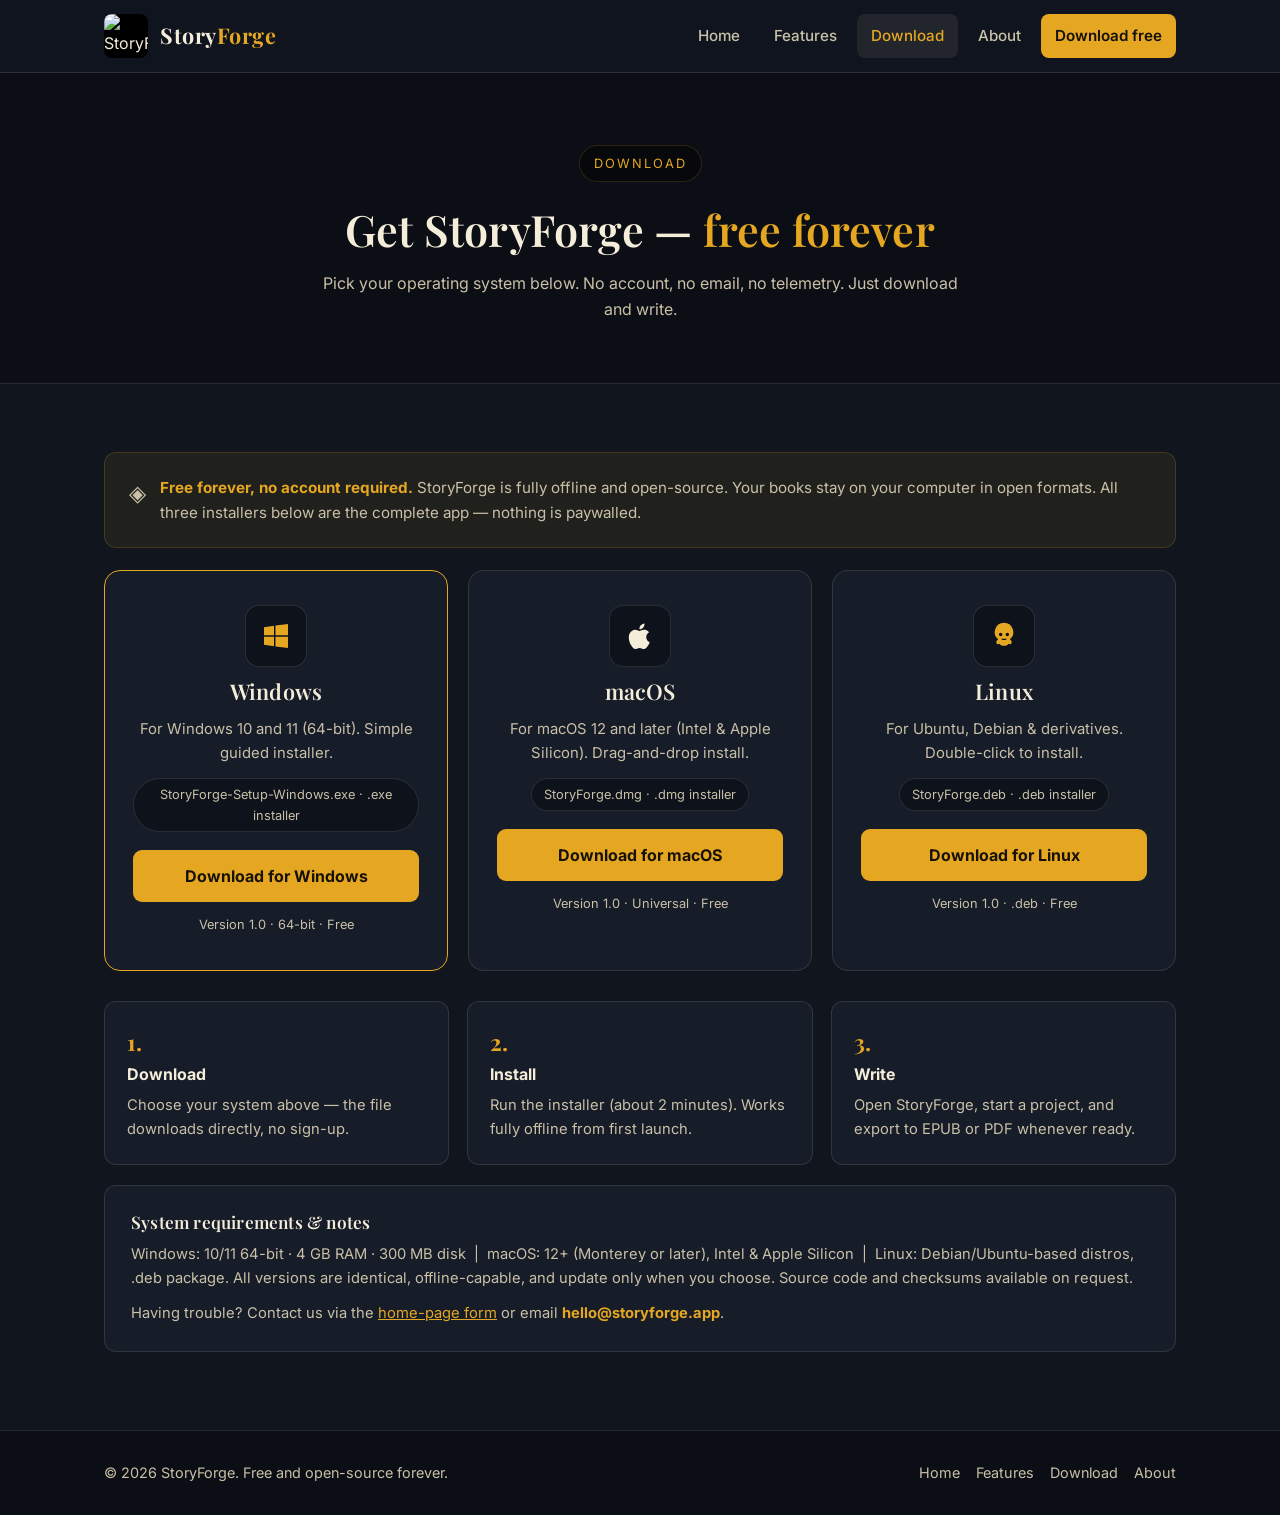
==== download.html @ f8286d77 "Add files via upload" ====
<!DOCTYPE html>
<html lang="en">
<head>
<meta charset="UTF-8">
<meta name="viewport" content="width=device-width, initial-scale=1.0">
<title>Download — StoryForge</title>
<meta name="description" content="Download StoryForge free for Windows, macOS and Linux. Free forever, no account required.">
<link rel="stylesheet" href="styles.css">
<link rel="icon" type="image/png" href="assets/logo.png">
</head>
<body>

<header class="site">
  <div class="nav">
    <a class="brand" href="index.html">
      <img src="assets/logo.png" alt="StoryForge logo">
      <span class="brand-name">Story<span>Forge</span></span>
    </a>
    <button class="hamburger" aria-label="Menu" onclick="document.querySelector('nav.links').classList.toggle('open')">☰</button>
    <nav class="links">
      <a href="index.html">Home</a>
      <a href="features.html">Features</a>
      <a href="download.html" class="active">Download</a>
      <a href="about.html">About</a>
      <a href="download.html" class="nav-cta">Download free</a>
    </nav>
  </div>
</header>

<div class="page-hero">
  <div class="hero-bg" style="background-image:url('https://images.unsplash.com/photo-1512820790803-83ca734da794?q=80&w=2000&auto=format&fit=crop')"></div>
  <div class="hero-inner">
    <span class="eyebrow">Download</span>
    <h1>Get StoryForge — <span style="color:var(--gold)">free forever</span></h1>
    <p>Pick your operating system below. No account, no email, no telemetry. Just download and write.</p>
  </div>
</div>

<section class="block">
  <div class="wrap">

    <div class="notice">
      <span style="font-size:1.4rem">◈</span>
      <div><strong>Free forever, no account required.</strong> StoryForge is fully offline and open-source. Your books stay on your computer in open formats. All three installers below are the complete app — nothing is paywalled.</div>
    </div>

    <div class="os-grid">

      <!-- Windows -->
      <div class="os-card featured">
        <div class="os-logo" aria-hidden="true">
          <svg viewBox="0 0 24 24" fill="#e5a722"><path d="M3 5.5 10.5 4.4v7.1H3zM11.6 4.2 21 3v8.5h-9.4zM3 12.5h7.5v7.1L3 18.5zM11.6 12.5H21V21l-9.4-1.2z"/></svg>
        </div>
        <h3>Windows</h3>
        <p class="desc">For Windows 10 and 11 (64-bit). Simple guided installer.</p>
        <span class="file">StoryForge-Setup-Windows.exe · .exe installer</span>
        <a class="dl-btn" href="downloads/StoryForge-Setup-Windows.exe" download>Download for Windows</a>
        <span style="font-size:.8rem;color:var(--cream-dim)">Version 1.0 · 64-bit · Free</span>
      </div>

      <!-- macOS -->
      <div class="os-card">
        <div class="os-logo" aria-hidden="true">
          <svg viewBox="0 0 24 24" fill="#f4edda"><path d="M16.7 12.9c0-2.4 2-3.6 2.1-3.7-1.1-1.7-2.9-1.9-3.5-1.9-1.5-.2-2.9.9-3.7.9-.8 0-1.9-.9-3.2-.9-1.6 0-3.1 1-4 2.4-1.7 2.9-.4 7.3 1.2 9.7.8 1.2 1.8 2.5 3 2.4 1.2 0 1.7-.8 3.1-.8s1.9.8 3.2.8c1.3 0 2.2-1.2 3-2.4.9-1.4 1.3-2.7 1.3-2.8-.1 0-2.6-1-2.5-3.8zM14.4 5.6c.7-.8 1.1-1.9 1-3-1 0-2.1.6-2.8 1.4-.6.7-1.2 1.9-1 3 1.1.1 2.1-.6 2.8-1.4z"/></svg>
        </div>
        <h3>macOS</h3>
        <p class="desc">For macOS 12 and later (Intel &amp; Apple Silicon). Drag-and-drop install.</p>
        <span class="file">StoryForge.dmg · .dmg installer</span>
        <a class="dl-btn" href="downloads/StoryForge.dmg" download>Download for macOS</a>
        <span style="font-size:.8rem;color:var(--cream-dim)">Version 1.0 · Universal · Free</span>
      </div>

      <!-- Linux -->
      <div class="os-card">
        <div class="os-logo" aria-hidden="true">
          <svg viewBox="0 0 24 24" fill="#e5a722"><path d="M12 2a7 7 0 0 0-4.4 12.4c-.4.3-.9.8-1.1 1.4-.2.5-.6 1.7.3 2.2.6.4 1.4.1 1.9-.2.5 1 1.6 1.6 3.3 1.6s2.8-.6 3.3-1.6c.5.3 1.3.6 1.9.2.9-.5.5-1.7.3-2.2-.2-.6-.7-1.1-1.1-1.4A7 7 0 0 0 12 2zm-2.5 7.5a1.3 1.3 0 1 1 0 2.6 1.3 1.3 0 0 1 0-2.6zm5 0a1.3 1.3 0 1 1 0 2.6 1.3 1.3 0 0 1 0-2.6zM12 15c-.9 0-1.9-.5-2.3-1h4.6c-.4.5-1.4 1-2.3 1z"/></svg>
        </div>
        <h3>Linux</h3>
        <p class="desc">For Ubuntu, Debian &amp; derivatives. Double-click to install.</p>
        <span class="file">StoryForge.deb · .deb installer</span>
        <a class="dl-btn" href="downloads/StoryForge.deb" download>Download for Linux</a>
        <span style="font-size:.8rem;color:var(--cream-dim)">Version 1.0 · .deb · Free</span>
      </div>

    </div>

    <div class="steps">
      <div class="step"><div class="n">1.</div><strong>Download</strong><p>Choose your system above — the file downloads directly, no sign-up.</p></div>
      <div class="step"><div class="n">2.</div><strong>Install</strong><p>Run the installer (about 2 minutes). Works fully offline from first launch.</p></div>
      <div class="step"><div class="n">3.</div><strong>Write</strong><p>Open StoryForge, start a project, and export to EPUB or PDF whenever ready.</p></div>
    </div>

    <div class="sysreq" style="margin-top:20px">
      <h3>System requirements &amp; notes</h3>
      <p>Windows: 10/11 64-bit · 4 GB RAM · 300 MB disk &nbsp;|&nbsp; macOS: 12+ (Monterey or later), Intel &amp; Apple Silicon &nbsp;|&nbsp; Linux: Debian/Ubuntu-based distros, .deb package. All versions are identical, offline-capable, and update only when you choose. Source code and checksums available on request.</p>
      <p style="margin-top:10px">Having trouble? Contact us via the <a href="index.html#contact" style="color:var(--gold)">home-page form</a> or email <strong style="color:var(--gold)">hello@storyforge.app</strong>.</p>
    </div>

  </div>
</section>

<footer>
  <div class="wrap foot">
    <span>© 2026 StoryForge. Free and open-source forever.</span>
    <nav>
      <a href="index.html">Home</a>
      <a href="features.html">Features</a>
      <a href="download.html">Download</a>
      <a href="about.html">About</a>
    </nav>
  </div>
</footer>

<script>window.__CF$cv$params={r:'a5d49d267de452f2',t:'MTc5NTE0NzkyMA==',u:'01a1f72776cb752fbc59c8b2e04a8382',ut:'P_lJUNUQDsUUrc7SQ0KaZrFxo6PWZs3qPiKpSw3fIiM-1795147921-1.2.1.1-znOOUaYbs9Hwahfh4XVxFbZpnD3kZwGTtmegjfXtFOmBB84MEDqvJFXC7pBxRNE5N8gGfCGWk9Qajl_9o7QxjaiYxsVMUOlmHkGoVjlkErg',i:60};(function(){if(!document.body)return;var l=window.location,o;try{o=new URL(l.origin).origin}catch(e){try{o=new URL(new URL(l.href).origin).origin}catch(e){o=''}}var u='/cdn-cgi/challenge-platform/scripts/precursor/main.js?ray=a5d49d267de452f2',s=document.createElement('script');s.src=o?new URL(u,o).href:u;document.head.appendChild(s);})();</script></body>
</html>
---- styles.css ----
@import url('https://fonts.googleapis.com/css2?family=Playfair+Display:wght@500;600;700&family=Inter:wght@400;500;600&display=swap');

:root{
  --bg:#10151e;
  --bg2:#161c28;
  --bg3:#1e2635;
  --cream:#f4edda;
  --cream-dim:#c9c0a8;
  --gold:#e5a722;
  --gold-hover:#f3bd3a;
  --line:rgba(229,167,34,.18);
  --line2:rgba(244,237,218,.12);
  --radius:12px;
  --max:1120px;
}
*{box-sizing:border-box;margin:0;padding:0}
html{scroll-behavior:auto}
body{
  background:var(--bg);
  color:var(--cream);
  font-family:'Inter',system-ui,-apple-system,Segoe UI,Roboto,sans-serif;
  line-height:1.65;
  font-size:16px;
}
h1,h2,h3,.serif{font-family:'Playfair Display',Georgia,'Times New Roman',serif;font-weight:600;line-height:1.2;letter-spacing:.2px}
a{color:inherit}
img{max-width:100%;display:block}
.wrap{max-width:var(--max);margin:0 auto;padding:0 24px}

/* Header */
header.site{position:sticky;top:0;z-index:50;background:rgba(16,21,30,.97);border-bottom:1px solid var(--line2)}
.nav{display:flex;align-items:center;justify-content:space-between;gap:16px;padding:14px 24px;max-width:var(--max);margin:0 auto}
.brand{display:flex;align-items:center;gap:12px;text-decoration:none}
.brand img{width:44px;height:44px;object-fit:contain;border-radius:8px;background:#000}
.brand-name{font-family:'Playfair Display',serif;font-size:1.35rem;font-weight:700;letter-spacing:.5px}
.brand-name span{color:var(--gold)}
nav.links{display:flex;gap:6px;align-items:center}
nav.links a{text-decoration:none;color:var(--cream-dim);padding:9px 14px;border-radius:8px;font-weight:500;font-size:.95rem}
nav.links a:hover,nav.links a.active{color:var(--cream);background:rgba(244,237,218,.08)}
nav.links a.active{color:var(--gold)}
.nav-cta{text-decoration:none;background:var(--gold);color:#14100a !important;font-weight:600 !important}
.nav-cta:hover{background:var(--gold-hover) !important;color:#000 !important}
.hamburger{display:none;background:none;border:1px solid var(--line2);color:var(--cream);border-radius:8px;padding:8px 12px;font-size:1.1rem;cursor:pointer}

/* Hero */
.hero{position:relative;border-bottom:1px solid var(--line2);background:#0b0e14}
.hero-bg{position:absolute;inset:0;background-size:cover;background-position:center;opacity:.38}
.hero::after{content:"";position:absolute;inset:0;background:linear-gradient(180deg,rgba(16,21,30,.55),rgba(16,21,30,.92))}
.hero-inner{position:relative;z-index:1;text-align:center;padding:96px 24px 84px;max-width:860px;margin:0 auto}
.eyebrow{display:inline-block;font-size:.8rem;letter-spacing:2px;text-transform:uppercase;color:var(--gold);border:1px solid var(--line);padding:7px 14px;border-radius:100px;margin-bottom:22px;background:rgba(0,0,0,.4)}
.hero h1{font-size:clamp(2.1rem,5vw,3.4rem);margin-bottom:18px}
.hero h1 em{color:var(--gold);font-style:normal}
.hero p.sub{color:var(--cream-dim);font-size:clamp(1rem,2vw,1.18rem);max-width:680px;margin:0 auto 32px}
.btnrow{display:flex;gap:14px;justify-content:center;flex-wrap:wrap}
.btn{display:inline-block;text-decoration:none;font-weight:600;padding:14px 28px;border-radius:10px;font-size:1rem;border:1px solid transparent;cursor:pointer}
.btn-gold{background:var(--gold);color:#171106}
.btn-gold:hover{background:var(--gold-hover)}
.btn-ghost{border-color:rgba(244,237,218,.3);color:var(--cream);background:rgba(0,0,0,.35)}
.btn-ghost:hover{border-color:var(--gold);color:var(--gold)}
.hero-meta{margin-top:22px;color:var(--cream-dim);font-size:.88rem}

/* Sections */
section.block{padding:68px 0}
.sec-title{text-align:center;max-width:720px;margin:0 auto 40px}
.sec-title h2{font-size:clamp(1.6rem,3.4vw,2.2rem);margin-bottom:12px}
.sec-title h2 span{color:var(--gold)}
.sec-title p{color:var(--cream-dim)}
.gold-rule{width:56px;height:3px;background:var(--gold);margin:0 auto 18px;border-radius:2px}

/* Cards */
.grid4{display:grid;grid-template-columns:repeat(4,1fr);gap:18px}
.grid3{display:grid;grid-template-columns:repeat(3,1fr);gap:18px}
.grid2{display:grid;grid-template-columns:repeat(2,1fr);gap:22px}
.card{background:var(--bg2);border:1px solid var(--line2);border-radius:var(--radius);padding:28px 24px}
.card:hover{border-color:var(--line)}
.card .icon{width:46px;height:46px;border-radius:10px;background:rgba(229,167,34,.12);border:1px solid var(--line);display:flex;align-items:center;justify-content:center;font-size:1.35rem;margin-bottom:16px}
.card h3{font-size:1.15rem;margin-bottom:10px}
.card p{color:var(--cream-dim);font-size:.95rem}
.card a.learn{color:var(--gold);font-size:.9rem;font-weight:600;text-decoration:none}
.card a.learn:hover{text-decoration:underline}

/* Story / split */
.split{background:var(--bg2);border-top:1px solid var(--line2);border-bottom:1px solid var(--line2)}
.split-grid{display:grid;grid-template-columns:1fr 1fr;gap:44px;align-items:center}
.split img.round{border-radius:var(--radius);border:1px solid var(--line2);width:100%;height:340px;object-fit:cover}
.split h2{font-size:clamp(1.6rem,3vw,2.1rem);margin-bottom:16px}
.split p{color:var(--cream-dim);margin-bottom:14px}
.checklist{list-style:none;margin-top:18px;display:grid;gap:10px}
.checklist li{color:var(--cream-dim);font-size:.95rem}
.checklist li::before{content:"— ";color:var(--gold);font-weight:700}

/* Testimonials */
.quote{background:var(--bg2);border:1px solid var(--line2);border-radius:var(--radius);padding:28px 24px;display:flex;flex-direction:column;gap:14px}
.quote p.text{font-family:'Playfair Display',serif;font-size:1.05rem;line-height:1.6;font-style:italic}
.quote .who{border-top:1px solid var(--line2);padding-top:14px}
.quote .who strong{display:block;color:var(--gold);font-size:.95rem}
.quote .who span{color:var(--cream-dim);font-size:.85rem}
.stars{color:var(--gold);letter-spacing:2px;font-size:.9rem}

/* CTA banner */
.cta-banner{background:linear-gradient(180deg,rgba(0,0,0,.55),rgba(0,0,0,.65)),url('https://images.unsplash.com/photo-1457369804613-52c61a468e7d?q=80&w=2000&auto=format&fit=crop') center/cover;border:1px solid var(--line);border-radius:16px;text-align:center;padding:64px 28px}
.cta-banner h2{font-size:clamp(1.7rem,3.6vw,2.4rem);margin-bottom:12px}
.cta-banner p{color:var(--cream-dim);margin-bottom:26px}
.cta-banner .fine{margin-top:16px;font-size:.85rem;color:var(--cream-dim)}

/* Contact + footer */
.contact-grid{display:grid;grid-template-columns:1fr 1fr;gap:40px;align-items:start}
form.contact{background:var(--bg2);border:1px solid var(--line2);border-radius:var(--radius);padding:28px;display:grid;gap:14px}
label{font-size:.88rem;font-weight:600;color:var(--cream-dim)}
input,textarea{width:100%;background:#0d121b;border:1px solid var(--line2);color:var(--cream);border-radius:8px;padding:12px 14px;font-size:.95rem;font-family:inherit}
input:focus,textarea:focus{outline:none;border-color:var(--gold)}
textarea{min-height:130px;resize:vertical}
button.submit{background:var(--gold);border:none;color:#171106;font-weight:700;padding:13px;border-radius:9px;font-size:1rem;cursor:pointer}
button.submit:hover{background:var(--gold-hover)}
.contact-info h2{margin-bottom:12px;font-size:1.9rem}
.contact-info p{color:var(--cream-dim);margin-bottom:12px}
footer{border-top:1px solid var(--line2);background:#0b0e14;padding:30px 0;margin-top:10px}
.foot{display:flex;justify-content:space-between;gap:16px;align-items:center;flex-wrap:wrap;color:var(--cream-dim);font-size:.9rem}
.foot nav{display:flex;gap:16px}
.foot nav a{color:var(--cream-dim);text-decoration:none}
.foot nav a:hover{color:var(--gold)}

/* Feature detail */
.feature-row{display:grid;grid-template-columns:1fr 1fr;gap:36px;align-items:center;background:var(--bg2);border:1px solid var(--line2);border-radius:16px;padding:34px;margin-bottom:22px}
.feature-row:nth-child(even) .f-img{order:2}
.feature-row img{width:100%;height:280px;object-fit:cover;border-radius:10px;border:1px solid var(--line2)}
.feature-row h3{font-size:1.5rem;margin-bottom:6px}
.feature-row .tag{color:var(--gold);font-size:.78rem;letter-spacing:2px;text-transform:uppercase;font-weight:600;font-family:'Inter',sans-serif}
.feature-row p{color:var(--cream-dim);margin:12px 0}
.feature-row ul{margin:12px 0 0 18px;color:var(--cream-dim);font-size:.95rem}
.feature-row li{margin-bottom:6px}

/* Download */
.os-grid{display:grid;grid-template-columns:repeat(3,1fr);gap:20px;margin-bottom:30px}
.os-card{background:var(--bg2);border:1px solid var(--line2);border-radius:16px;padding:34px 28px;text-align:center;display:flex;flex-direction:column;gap:12px;align-items:center}
.os-card.featured{border-color:var(--gold)}
.os-logo{width:62px;height:62px;border-radius:14px;background:#0d121b;border:1px solid var(--line2);display:flex;align-items:center;justify-content:center}
.os-logo svg{width:32px;height:32px}
.os-card h3{font-size:1.35rem}
.os-card p.desc{color:var(--cream-dim);font-size:.93rem;min-height:48px}
.os-card .file{font-size:.8rem;color:var(--cream-dim);background:#0d121b;border:1px solid var(--line2);border-radius:100px;padding:5px 12px}
.dl-btn{display:inline-block;width:100%;text-decoration:none;background:var(--gold);color:#171106;font-weight:700;padding:13px;border-radius:9px;margin-top:6px}
.dl-btn:hover{background:var(--gold-hover)}
.dl-ghost{display:inline-block;width:100%;text-decoration:none;border:1px solid rgba(244,237,218,.25);color:var(--cream);padding:11px;border-radius:9px;font-size:.9rem}
.notice{background:rgba(229,167,34,.08);border:1px solid var(--line);border-radius:12px;padding:22px 24px;display:flex;gap:14px;align-items:flex-start;color:var(--cream-dim);font-size:.95rem;margin-bottom:22px}
.notice strong{color:var(--gold)}
.steps{display:grid;grid-template-columns:repeat(3,1fr);gap:18px;margin-top:8px}
.step{background:var(--bg2);border:1px solid var(--line2);border-radius:12px;padding:22px}
.step .n{color:var(--gold);font-family:'Playfair Display',serif;font-size:1.4rem;font-weight:700}
.step p{color:var(--cream-dim);font-size:.92rem;margin-top:6px}
.sysreq{background:var(--bg2);border:1px solid var(--line2);border-radius:12px;padding:26px;color:var(--cream-dim);font-size:.92rem}
.sysreq h3{color:var(--cream);margin-bottom:10px}

.page-hero{position:relative;background:#0b0e14;border-bottom:1px solid var(--line2)}
.page-hero .hero-bg{opacity:.28}
.page-hero .hero-inner{padding:72px 24px 60px}
.page-hero h1{font-size:clamp(1.9rem,4vw,2.7rem)}
.page-hero p{color:var(--cream-dim);max-width:640px;margin:14px auto 0}

@media(max-width:900px){
  .grid4,.grid3,.os-grid,.steps{grid-template-columns:1fr 1fr}
  .grid2,.split-grid,.contact-grid,.feature-row{grid-template-columns:1fr}
  .feature-row:nth-child(even) .f-img{order:0}
  .split img.round{height:240px}
}
@media(max-width:640px){
  .grid4,.grid3,.os-grid,.steps{grid-template-columns:1fr}
  nav.links{display:none;position:absolute;top:72px;left:0;right:0;background:#0b0e14;flex-direction:column;align-items:stretch;padding:12px;border-bottom:1px solid var(--line2)}
  nav.links.open{display:flex}
  nav.links a{padding:12px 20px}
  .hamburger{display:block}
  section.block{padding:48px 0}
  .hero-inner{padding:64px 20px 56px}
}
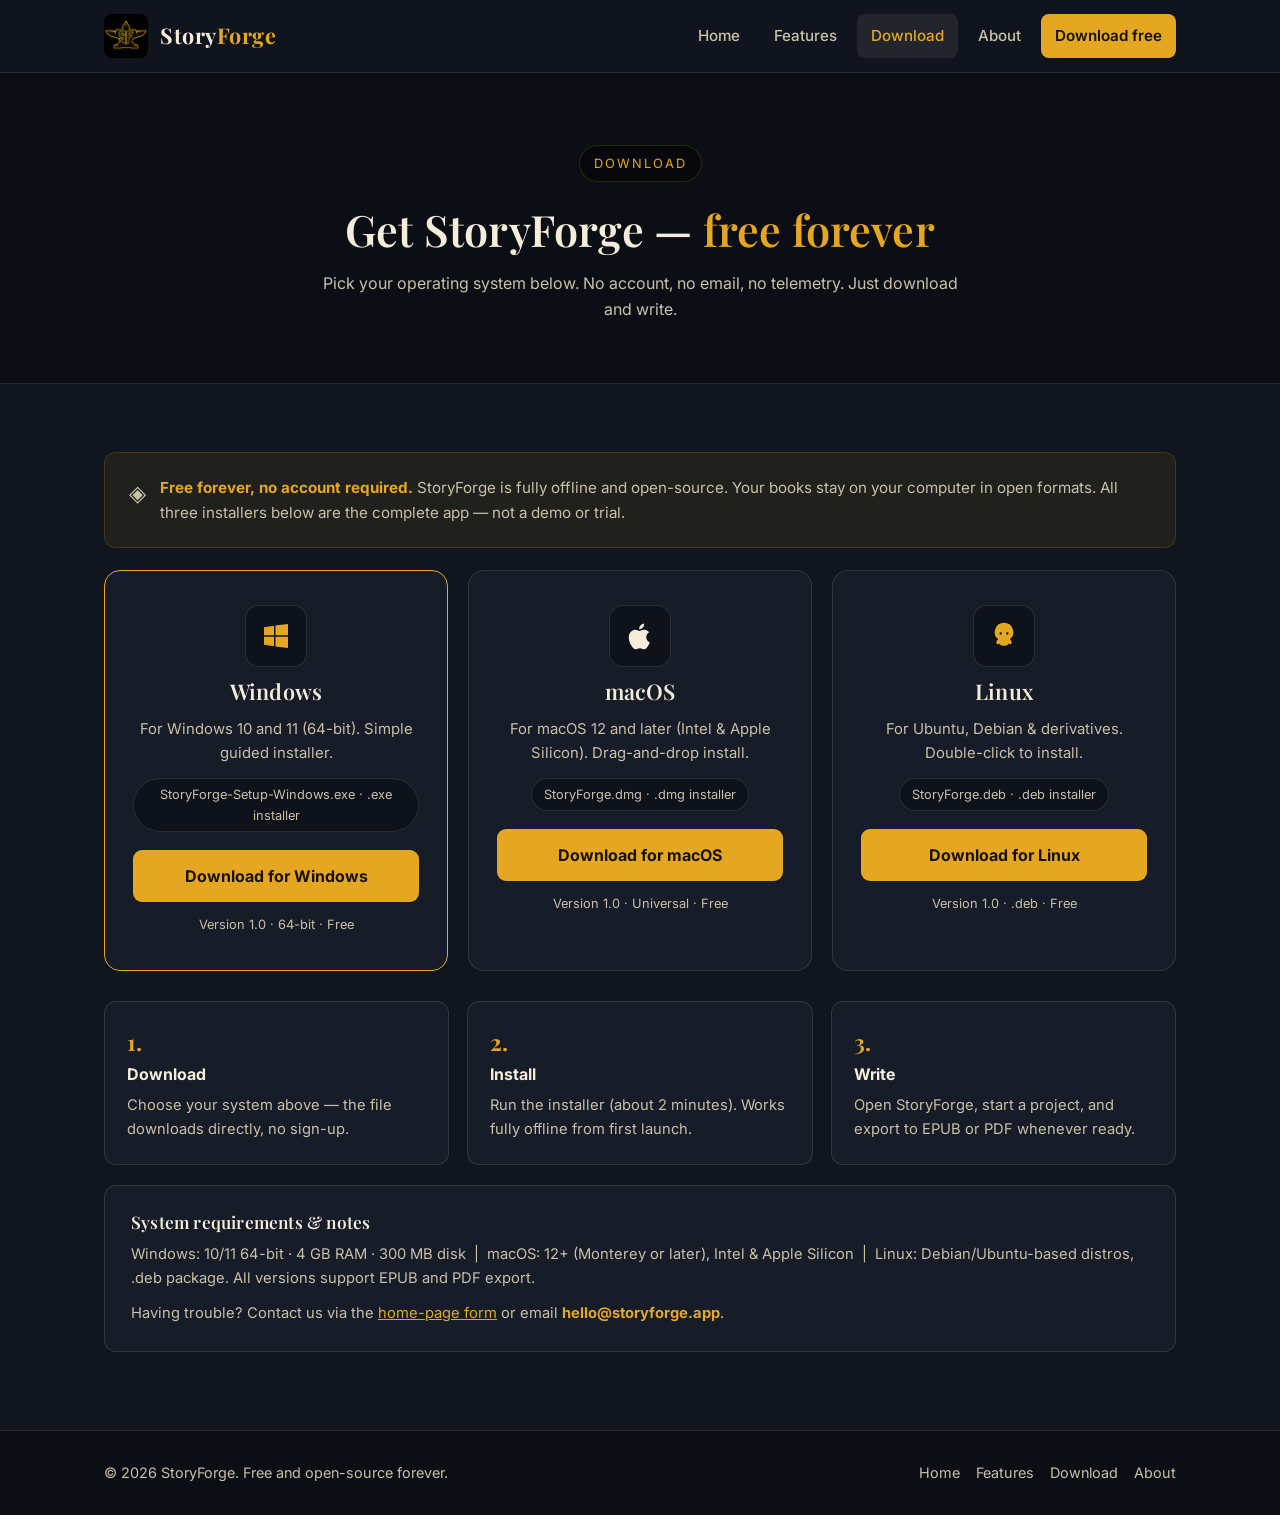
==== commit 12acd726: "Update download links and system requirements in HTML" ====
--- a/download.html
+++ b/download.html
@@ -41,7 +41,7 @@
 
     <div class="notice">
       <span style="font-size:1.4rem">◈</span>
-      <div><strong>Free forever, no account required.</strong> StoryForge is fully offline and open-source. Your books stay on your computer in open formats. All three installers below are the complete app — nothing is paywalled.</div>
+      <div><strong>Free forever, no account required.</strong> StoryForge is fully offline and open-source. Your books stay on your computer in open formats. All three installers below are the complete app — not a demo or trial.</div>
     </div>
 
     <div class="os-grid">
@@ -54,31 +54,31 @@
         <h3>Windows</h3>
         <p class="desc">For Windows 10 and 11 (64-bit). Simple guided installer.</p>
         <span class="file">StoryForge-Setup-Windows.exe · .exe installer</span>
-        <a class="dl-btn" href="downloads/StoryForge-Setup-Windows.exe" download>Download for Windows</a>
+        <a class="dl-btn" href="https://github.com/sut0005-cpu/storyforgeapp/releases/download/installer/StoryForge-Setup-Windows.exe" download>Download for Windows</a>
         <span style="font-size:.8rem;color:var(--cream-dim)">Version 1.0 · 64-bit · Free</span>
       </div>
 
       <!-- macOS -->
       <div class="os-card">
         <div class="os-logo" aria-hidden="true">
-          <svg viewBox="0 0 24 24" fill="#f4edda"><path d="M16.7 12.9c0-2.4 2-3.6 2.1-3.7-1.1-1.7-2.9-1.9-3.5-1.9-1.5-.2-2.9.9-3.7.9-.8 0-1.9-.9-3.2-.9-1.6 0-3.1 1-4 2.4-1.7 2.9-.4 7.3 1.2 9.7.8 1.2 1.8 2.5 3 2.4 1.2 0 1.7-.8 3.1-.8s1.9.8 3.2.8c1.3 0 2.2-1.2 3-2.4.9-1.4 1.3-2.7 1.3-2.8-.1 0-2.6-1-2.5-3.8zM14.4 5.6c.7-.8 1.1-1.9 1-3-1 0-2.1.6-2.8 1.4-.6.7-1.2 1.9-1 3 1.1.1 2.1-.6 2.8-1.4z"/></svg>
+          <svg viewBox="0 0 24 24" fill="#f4edda"><path d="M16.7 12.9c0-2.4 2-3.6 2.1-3.7-1.1-1.7-2.9-1.9-3.5-1.9-1.5-.2-2.9.9-3.7.9-.8 0-1.9-.9-3.2-.9-1.6 0-3.1 1-4 2.4-1.7 2.9-.4 7.3 1.2 9.7.8 1.2 1.8 2.6 3.1 2.6 1.2 0 1.7-.8 3.2-.8 1.5 0 1.9.8 3.2.8 1.3 0 2.1-1.2 2.9-2.5.9-1.3 1.3-2.6 1.3-2.7-.1 0-2.6-1-2.6-4zm-2.6-7.2c.7-.8 1.1-1.9 1-3-.9.1-2 .6-2.7 1.4-.7.7-1.2 1.8-1 2.9 1 .1 2-.5 2.7-1.3z"/></svg>
         </div>
         <h3>macOS</h3>
         <p class="desc">For macOS 12 and later (Intel &amp; Apple Silicon). Drag-and-drop install.</p>
         <span class="file">StoryForge.dmg · .dmg installer</span>
-        <a class="dl-btn" href="downloads/StoryForge.dmg" download>Download for macOS</a>
+        <a class="dl-btn" href="https://github.com/sut0005-cpu/storyforgeapp/releases/download/installer/StoryForge.dmg" download>Download for macOS</a>
         <span style="font-size:.8rem;color:var(--cream-dim)">Version 1.0 · Universal · Free</span>
       </div>
 
       <!-- Linux -->
       <div class="os-card">
         <div class="os-logo" aria-hidden="true">
-          <svg viewBox="0 0 24 24" fill="#e5a722"><path d="M12 2a7 7 0 0 0-4.4 12.4c-.4.3-.9.8-1.1 1.4-.2.5-.6 1.7.3 2.2.6.4 1.4.1 1.9-.2.5 1 1.6 1.6 3.3 1.6s2.8-.6 3.3-1.6c.5.3 1.3.6 1.9.2.9-.5.5-1.7.3-2.2-.2-.6-.7-1.1-1.1-1.4A7 7 0 0 0 12 2zm-2.5 7.5a1.3 1.3 0 1 1 0 2.6 1.3 1.3 0 0 1 0-2.6zm5 0a1.3 1.3 0 1 1 0 2.6 1.3 1.3 0 0 1 0-2.6zM12 15c-.9 0-1.9-.5-2.3-1h4.6c-.4.5-1.4 1-2.3 1z"/></svg>
+          <svg viewBox="0 0 24 24" fill="#e5a722"><path d="M12 2a7 7 0 0 0-4.4 12.4c-.4.3-.9.8-1.1 1.4-.2.5-.6 1.7.3 2.2.6.4 1.4.1 1.9-.2.5 1 1.6 1.6 3.3 1.6s2.8-.6 3.3-1.6c.5.3 1.3.6 1.9.2.9-.5.5-1.7.3-2.2-.2-.6-.7-1.1-1.1-1.4A7 7 0 0 0 12 2zm-2.5 7.2c.5 0 .9.4.9.9s-.4.9-.9.9-.9-.4-.9-.9.4-.9.9-.9zm5 0c.5 0 .9.4.9.9s-.4.9-.9.9-.9-.4-.9-.9.4-.9.9-.9z"/></svg>
         </div>
         <h3>Linux</h3>
         <p class="desc">For Ubuntu, Debian &amp; derivatives. Double-click to install.</p>
         <span class="file">StoryForge.deb · .deb installer</span>
-        <a class="dl-btn" href="downloads/StoryForge.deb" download>Download for Linux</a>
+        <a class="dl-btn" href="https://github.com/sut0005-cpu/storyforgeapp/releases/download/installer/StoryForge.deb" download>Download for Linux</a>
         <span style="font-size:.8rem;color:var(--cream-dim)">Version 1.0 · .deb · Free</span>
       </div>
 
@@ -92,7 +92,7 @@
 
     <div class="sysreq" style="margin-top:20px">
       <h3>System requirements &amp; notes</h3>
-      <p>Windows: 10/11 64-bit · 4 GB RAM · 300 MB disk &nbsp;|&nbsp; macOS: 12+ (Monterey or later), Intel &amp; Apple Silicon &nbsp;|&nbsp; Linux: Debian/Ubuntu-based distros, .deb package. All versions are identical, offline-capable, and update only when you choose. Source code and checksums available on request.</p>
+      <p>Windows: 10/11 64-bit · 4 GB RAM · 300 MB disk &nbsp;|&nbsp; macOS: 12+ (Monterey or later), Intel &amp; Apple Silicon &nbsp;|&nbsp; Linux: Debian/Ubuntu-based distros, .deb package. All versions support EPUB and PDF export.</p>
       <p style="margin-top:10px">Having trouble? Contact us via the <a href="index.html#contact" style="color:var(--gold)">home-page form</a> or email <strong style="color:var(--gold)">hello@storyforge.app</strong>.</p>
     </div>
 
@@ -111,5 +111,5 @@
   </div>
 </footer>
 
-<script>window.__CF$cv$params={r:'a5d49d267de452f2',t:'MTc5NTE0NzkyMA==',u:'01a1f72776cb752fbc59c8b2e04a8382',ut:'P_lJUNUQDsUUrc7SQ0KaZrFxo6PWZs3qPiKpSw3fIiM-1795147921-1.2.1.1-znOOUaYbs9Hwahfh4XVxFbZpnD3kZwGTtmegjfXtFOmBB84MEDqvJFXC7pBxRNE5N8gGfCGWk9Qajl_9o7QxjaiYxsVMUOlmHkGoVjlkErg',i:60};(function(){if(!document.body)return;var l=window.location,o;try{o=new URL(l.origin).origin}catch(e){try{o=new URL(new URL(l.href).origin).origin}catch(e){o=''}}var u='/cdn-cgi/challenge-platform/scripts/precursor/main.js?ray=a5d49d267de452f2',s=document.createElement('script');s.src=o?new URL(u,o).href:u;document.head.appendChild(s);})();</script></body>
+</body>
 </html>
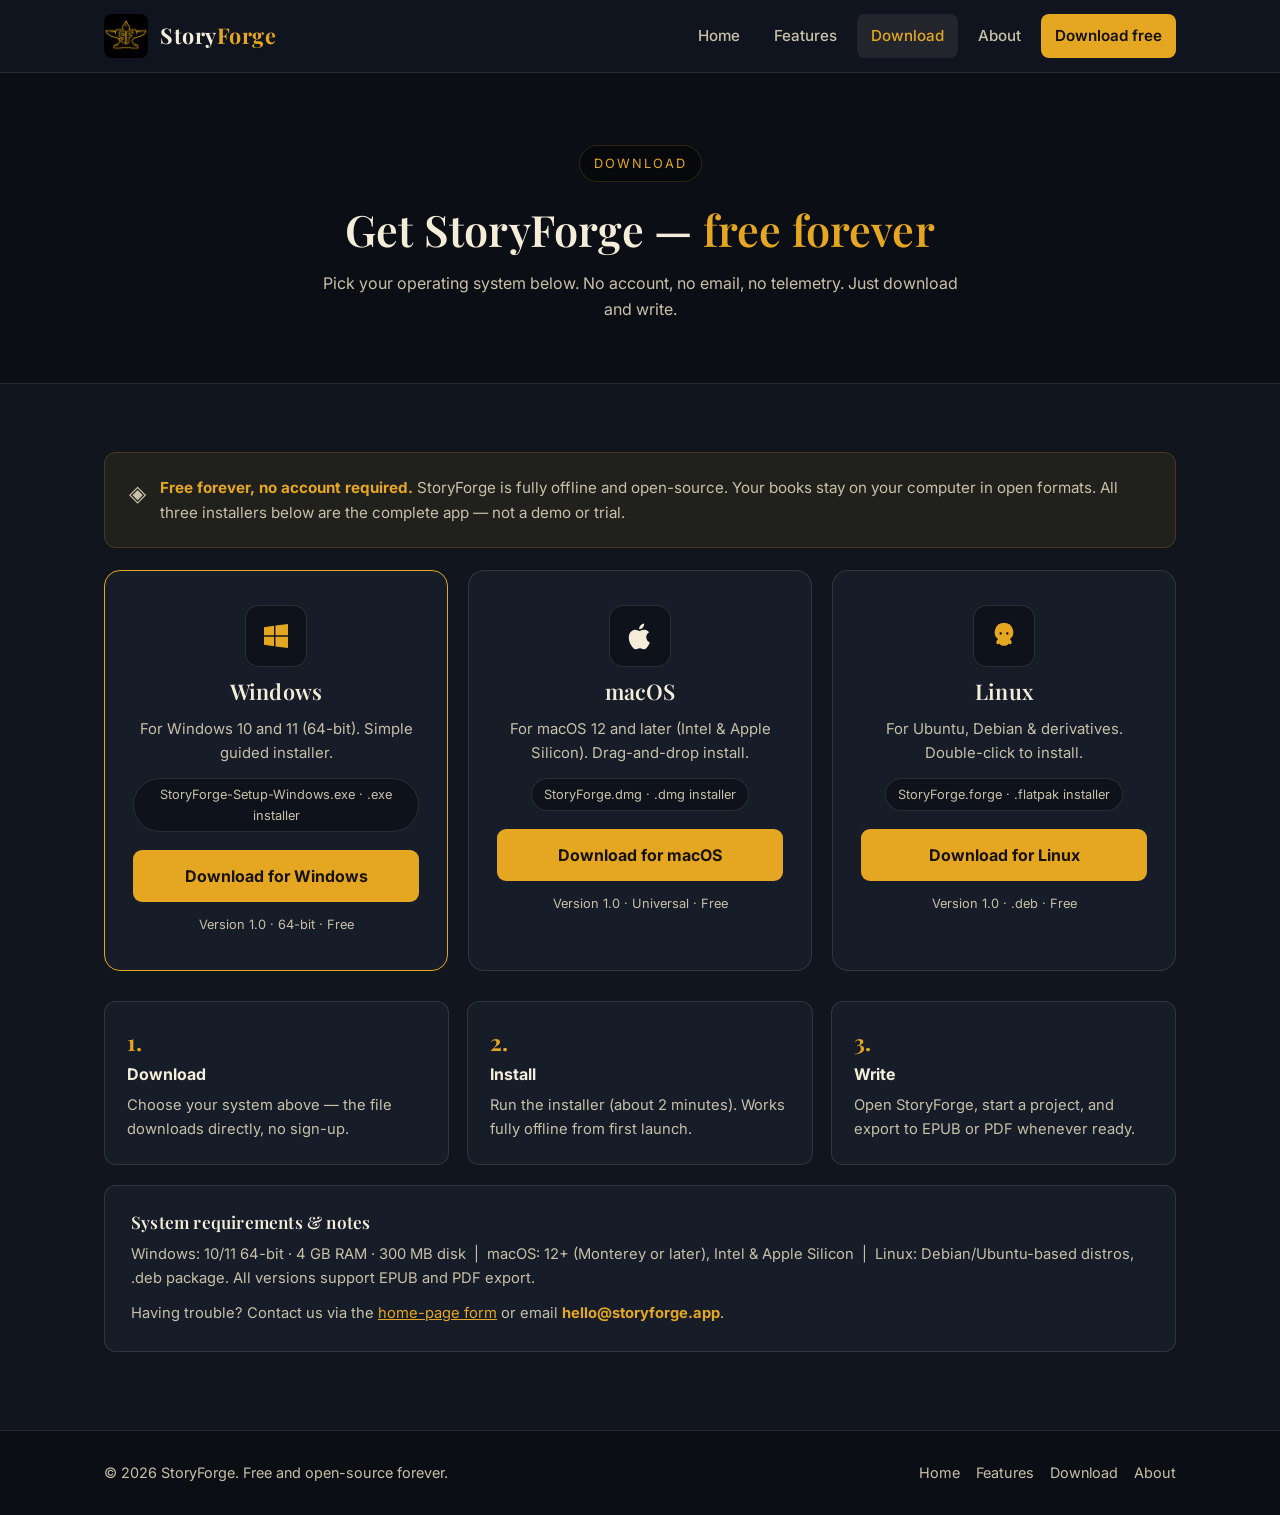
==== commit 40467040: "Change Linux installer from .deb to .flatpak Updated Linux download link and file type from .deb to " ====
--- a/download.html
+++ b/download.html
@@ -77,7 +77,7 @@
         </div>
         <h3>Linux</h3>
         <p class="desc">For Ubuntu, Debian &amp; derivatives. Double-click to install.</p>
-        <span class="file">StoryForge.deb · .deb installer</span>
+        <span class="file">StoryForge.forge · .flatpak installer</span>
         <a class="dl-btn" href="https://github.com/sut0005-cpu/storyforgeapp/releases/download/installer/StoryForge.deb" download>Download for Linux</a>
         <span style="font-size:.8rem;color:var(--cream-dim)">Version 1.0 · .deb · Free</span>
       </div>
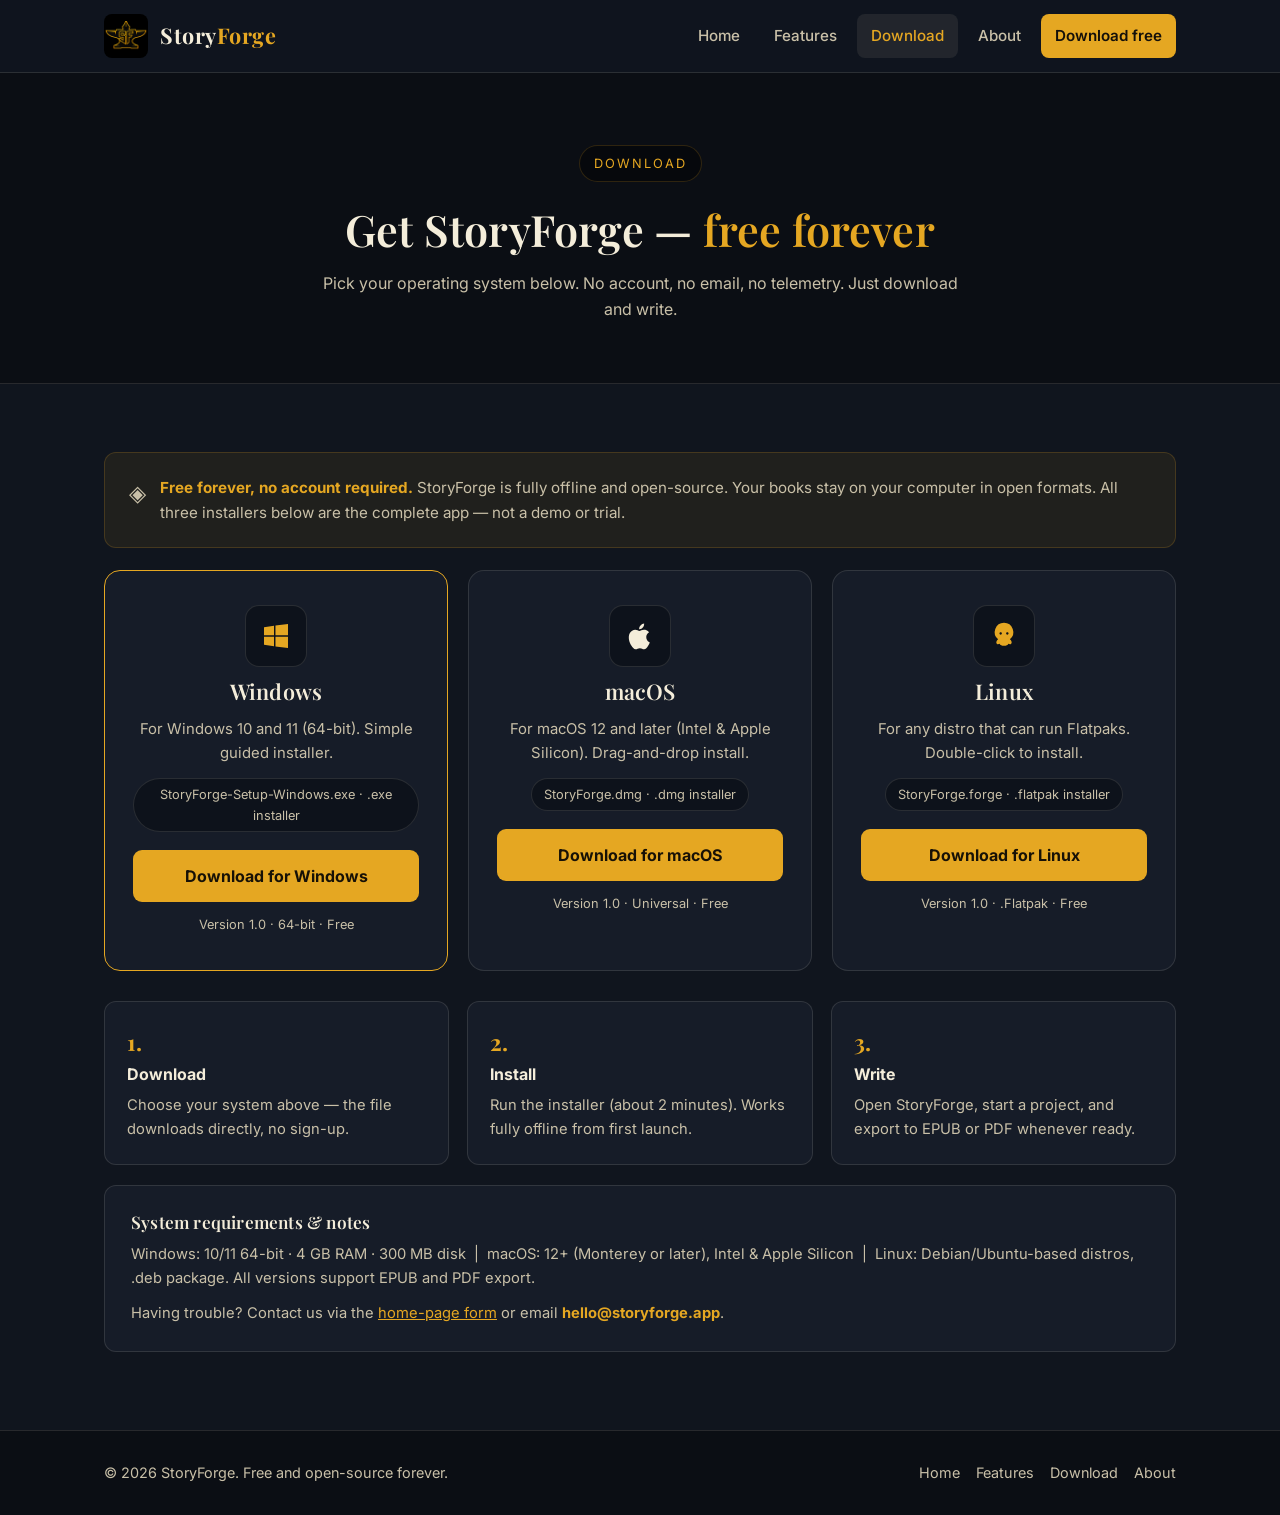
==== commit 514198fc: "Update Linux installation instructions in download.html" ====
--- a/download.html
+++ b/download.html
@@ -76,10 +76,10 @@
           <svg viewBox="0 0 24 24" fill="#e5a722"><path d="M12 2a7 7 0 0 0-4.4 12.4c-.4.3-.9.8-1.1 1.4-.2.5-.6 1.7.3 2.2.6.4 1.4.1 1.9-.2.5 1 1.6 1.6 3.3 1.6s2.8-.6 3.3-1.6c.5.3 1.3.6 1.9.2.9-.5.5-1.7.3-2.2-.2-.6-.7-1.1-1.1-1.4A7 7 0 0 0 12 2zm-2.5 7.2c.5 0 .9.4.9.9s-.4.9-.9.9-.9-.4-.9-.9.4-.9.9-.9zm5 0c.5 0 .9.4.9.9s-.4.9-.9.9-.9-.4-.9-.9.4-.9.9-.9z"/></svg>
         </div>
         <h3>Linux</h3>
-        <p class="desc">For Ubuntu, Debian &amp; derivatives. Double-click to install.</p>
+        <p class="desc"> For any distro that can run Flatpaks. Double-click to install.</p>
         <span class="file">StoryForge.forge · .flatpak installer</span>
         <a class="dl-btn" href="https://github.com/sut0005-cpu/storyforgeapp/releases/download/installer/StoryForge.deb" download>Download for Linux</a>
-        <span style="font-size:.8rem;color:var(--cream-dim)">Version 1.0 · .deb · Free</span>
+        <span style="font-size:.8rem;color:var(--cream-dim)">Version 1.0 · .Flatpak · Free</span>
       </div>
 
     </div>
